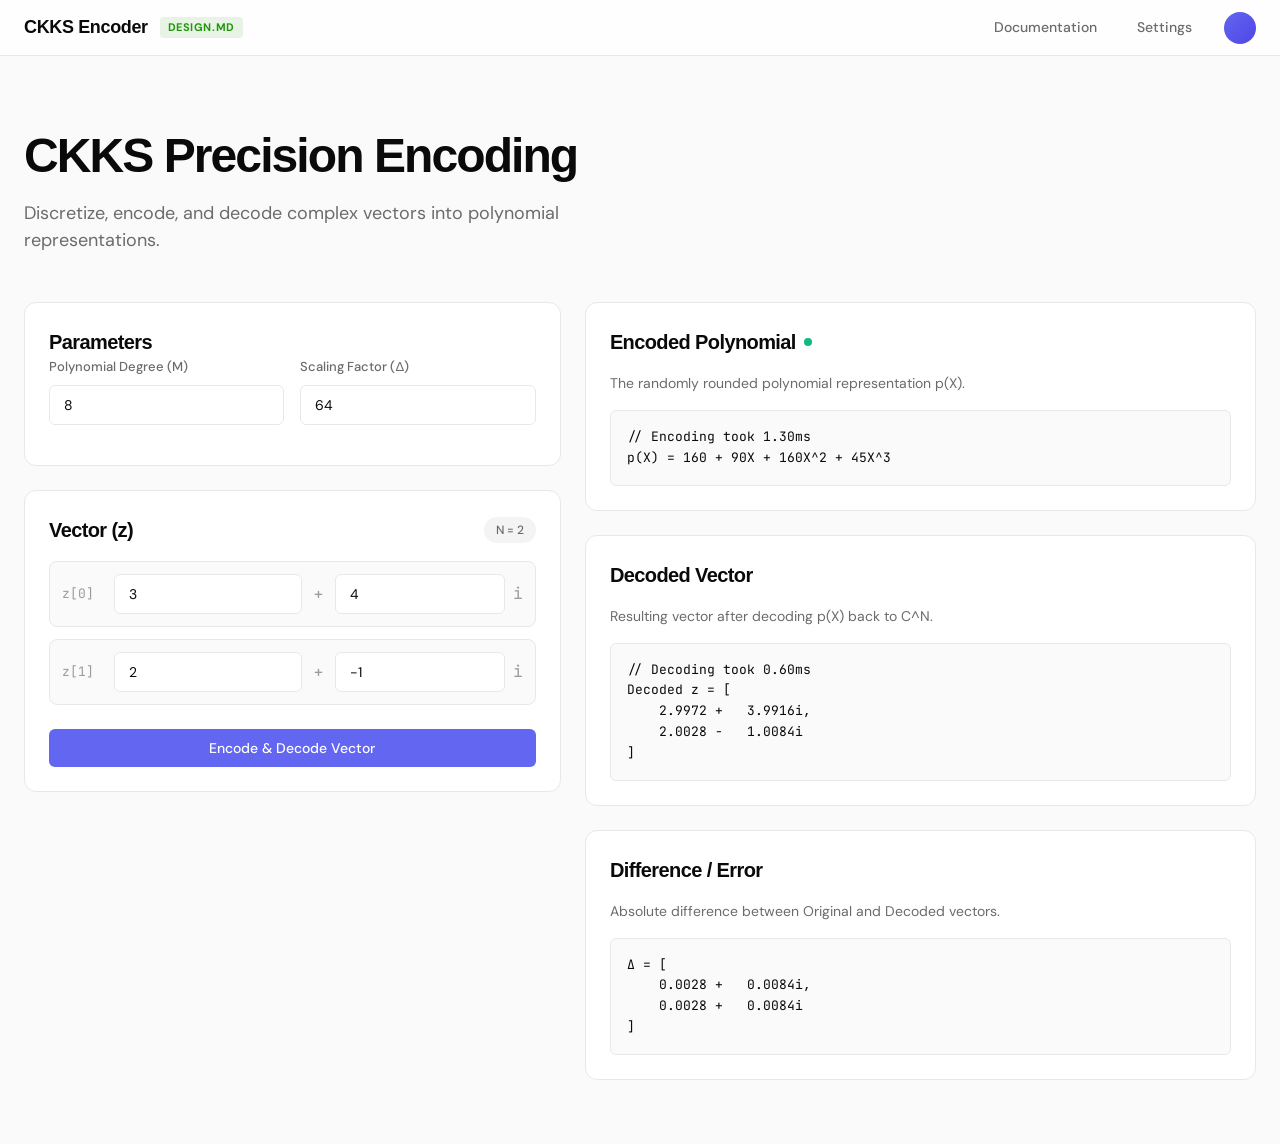
==== ckks/index.html @ 7614eb1d "add ckks" ====
<!DOCTYPE html>
<html lang="en">
<head>
    <meta charset="UTF-8">
    <meta name="viewport" content="width=device-width, initial-scale=1.0">
    <title>CKKS Encoder - Genesis Design</title>
    <!-- Fonts: General Sans, DM Sans, JetBrains Mono -->
    <link href="https://api.fontshare.com/v2/css?f[]=general-sans@600,700&display=swap" rel="stylesheet">
    <link rel="preconnect" href="https://fonts.googleapis.com">
    <link rel="preconnect" href="https://fonts.gstatic.com" crossorigin>
    <link href="https://fonts.googleapis.com/css2?family=DM+Sans:wght@400;500;700&family=JetBrains+Mono:wght@400;500&display=swap" rel="stylesheet">
    <link rel="stylesheet" href="style.css">
</head>
<body>

    <nav class="navbar">
        <div class="nav-container">
            <div class="nav-brand">
                <h1>CKKS Encoder</h1>
                <span class="badge brand-highlight">DESIGN.md</span>
            </div>
            <div class="nav-links">
                <a href="#">Documentation</a>
                <a href="#">Settings</a>
                <div class="avatar"></div>
            </div>
        </div>
    </nav>

    <main class="container">
        <header class="page-header">
            <h2 class="display-title">CKKS Precision Encoding</h2>
            <p class="subtitle">Discretize, encode, and decode complex vectors into polynomial representations.</p>
        </header>

        <div class="grid">
            <!-- Left Column: Inputs -->
            <div class="column">
                <div class="card param-card">
                    <h3 class="section-title">Parameters</h3>
                    <div class="input-group-row">
                        <div class="input-group">
                            <label for="input-m">Polynomial Degree (M)</label>
                            <input type="number" id="input-m" class="input" value="8" step="4" min="4">
                        </div>
                        <div class="input-group">
                            <label for="input-scale">Scaling Factor (Δ)</label>
                            <input type="number" id="input-scale" class="input" value="64" step="1" min="1">
                        </div>
                    </div>
                </div>

                <div class="card">
                    <div class="card-header">
                        <h3 class="section-title">Vector (z)</h3>
                        <span class="chip" id="vector-size-badge">N = 2</span>
                    </div>
                    <div class="vector-inputs" id="vector-inputs-container">
                        <!-- Dynamically populated by JS -->
                    </div>
                    <button class="btn btn-primary" id="run-btn" style="margin-top: 24px; width: 100%;">
                        Encode & Decode Vector
                    </button>
                </div>
            </div>

            <!-- Right Column: Outputs -->
            <div class="column">
                <div class="card result-card">
                    <div class="card-header">
                        <h3 class="section-title">Encoded Polynomial <span class="badge-status success"></span></h3>
                    </div>
                    <p class="description">The randomly rounded polynomial representation p(X).</p>
                    <div class="code-block" id="output-poly">
                        Awaiting execution...
                    </div>
                </div>

                <div class="card result-card">
                    <div class="card-header">
                        <h3 class="section-title">Decoded Vector</h3>
                    </div>
                    <p class="description">Resulting vector after decoding p(X) back to C^N.</p>
                    <div class="code-block" id="output-decoded">
                        Awaiting execution...
                    </div>
                </div>
                
                <div class="card result-card">
                    <div class="card-header">
                        <h3 class="section-title">Difference / Error</h3>
                    </div>
                    <p class="description">Absolute difference between Original and Decoded vectors.</p>
                    <div class="code-block" id="output-error">
                        Awaiting execution...
                    </div>
                </div>
            </div>
        </div>
    </main>

    <script src="ckks.js"></script>
</body>
</html>
---- ckks/style.css ----
:root {
    /* Genesis Color Palette */
    --primary: #6366F1;
    --primary-hover: #4F46E5;
    --secondary: #20970B;
    --neutral: #9C9C9C;
    --background: #FAFAFA;
    --surface: #FFFFFF;
    --text-primary: #0A0A0A;
    --text-secondary: #6B6B6B;
    --border: #E8E8EC;
    --success: #10B981;
    --warning: #F59E0B;
    --error: #EF4444;
    --bg-alt: #F4F4F5;

    /* Spacing Units Base */
    --space-1: 4px;
    --space-2: 8px;
    --space-3: 12px;
    --space-4: 16px;
    --space-5: 20px;
    --space-6: 24px;
    --space-8: 32px;
    --space-12: 48px;
    --space-16: 64px;
}

* {
    box-sizing: border-box;
    margin: 0;
    padding: 0;
}

body {
    background-color: var(--background);
    color: var(--text-primary);
    font-family: 'DM Sans', sans-serif;
    line-height: 1.5;
    -webkit-font-smoothing: antialiased;
}

h1, h2, h3, h4, h5, h6 {
    font-family: 'General Sans', sans-serif;
    color: var(--text-primary);
    letter-spacing: -0.03em;
    font-weight: 700;
}

/* Navigation */
.navbar {
    position: sticky;
    top: 0;
    height: 56px;
    background: rgba(255, 255, 255, 0.8);
    backdrop-filter: blur(12px);
    -webkit-backdrop-filter: blur(12px);
    border-bottom: 1px solid var(--border);
    z-index: 100;
}

.nav-container {
    max-width: 1280px;
    margin: 0 auto;
    padding: 0 var(--space-6);
    height: 100%;
    display: flex;
    justify-content: space-between;
    align-items: center;
}

.nav-brand {
    display: flex;
    align-items: center;
    gap: var(--space-3);
}

.nav-brand h1 {
    font-size: 18px;
    letter-spacing: -0.02em;
}

.nav-links {
    display: flex;
    align-items: center;
    gap: var(--space-6);
}

.nav-links a {
    color: var(--text-secondary);
    text-decoration: none;
    font-size: 14px;
    font-weight: 500;
    padding: var(--space-1) var(--space-2);
    border-radius: 4px;
    transition: all 0.2s;
}

.nav-links a:hover {
    background-color: var(--bg-alt);
    color: var(--text-primary);
}

.avatar {
    width: 32px;
    height: 32px;
    border-radius: 9999px;
    background: linear-gradient(135deg, var(--primary), var(--primary-hover));
    cursor: pointer;
}

/* Layout */
.container {
    max-width: 1280px;
    margin: 0 auto;
    padding: var(--space-16) var(--space-6);
}

.page-header {
    margin-bottom: var(--space-12);
}

.display-title {
    font-size: 48px;
    letter-spacing: -0.04em;
    margin-bottom: var(--space-2);
}

.subtitle {
    font-size: 18px;
    color: var(--text-secondary);
    max-width: 600px;
}

.grid {
    display: grid;
    grid-template-columns: 1fr;
    gap: var(--space-6);
}

@media (min-width: 1024px) {
    .grid {
        grid-template-columns: 4fr 5fr;
        align-items: start;
    }
}

.column {
    display: flex;
    flex-direction: column;
    gap: var(--space-6);
}

/* Cards */
.card {
    background: var(--surface);
    border: 1px solid var(--border);
    border-radius: 12px;
    padding: var(--space-6);
    transition: all 0.2s ease;
    box-shadow: none;
    overflow: hidden;
}

.card:hover {
    transform: translateY(-2px);
    box-shadow: 0 8px 30px rgba(0,0,0,0.08);
}

.card-header {
    display: flex;
    justify-content: space-between;
    align-items: center;
    margin-bottom: var(--space-4);
}

.section-title {
    font-size: 20px;
    display: flex;
    align-items: center;
    gap: var(--space-2);
}

.description {
    font-size: 14px;
    color: var(--text-secondary);
    margin-bottom: var(--space-4);
}

/* Inputs */
.input-group-row {
    display: flex;
    gap: var(--space-4);
    margin-bottom: var(--space-4);
}

.input-group {
    display: flex;
    flex-direction: column;
    gap: var(--space-2);
    flex: 1;
}

label {
    font-size: 13px;
    font-weight: 500;
    color: var(--text-secondary);
}

.input {
    border: 1px solid var(--border);
    background: var(--surface);
    border-radius: 6px;
    padding: 10px 14px;
    font-size: 14px;
    font-family: 'DM Sans', sans-serif;
    color: var(--text-primary);
    transition: all 0.2s;
    outline: none;
    width: 100%;
}

.input:focus {
    border-color: var(--primary);
    box-shadow: 0 0 0 3px rgba(99,102,241,0.12);
}

/* Vector Input List */
.vector-inputs {
    display: flex;
    flex-direction: column;
    gap: var(--space-3);
}

.vector-row {
    display: flex;
    align-items: center;
    gap: var(--space-3);
    padding: var(--space-3);
    border: 1px solid var(--border);
    border-radius: 8px;
    background: var(--background);
}

.vector-index {
    font-family: 'JetBrains Mono', monospace;
    font-size: 13px;
    color: var(--neutral);
    width: 40px;
}

.vector-part {
    display: flex;
    align-items: center;
    gap: var(--space-2);
    flex: 1;
}

/* Buttons */
.btn {
    font-family: 'DM Sans', sans-serif;
    font-weight: 500;
    font-size: 14px;
    border-radius: 6px;
    height: 38px;
    padding: 0 16px;
    cursor: pointer;
    transition: all 0.2s ease;
    border: none;
    display: inline-flex;
    align-items: center;
    justify-content: center;
}

.btn-primary {
    background: var(--primary);
    color: #FFF;
}

.btn-primary:hover {
    background: var(--primary-hover);
    transform: translateY(-1px);
    box-shadow: 0 4px 12px rgba(99,102,241,0.35);
}

/* Chips & Badges */
.badge {
    font-size: 11px;
    text-transform: uppercase;
    font-weight: 700;
    padding: 2px 8px;
    border-radius: 4px;
    letter-spacing: 0.05em;
}

.brand-highlight {
    background: rgba(32, 151, 11, 0.1);
    color: var(--secondary);
}

.chip {
    background: var(--bg-alt);
    color: var(--text-secondary);
    padding: 4px 12px;
    border-radius: 9999px;
    font-size: 12px;
    font-weight: 500;
}

.badge-status {
    width: 8px;
    height: 8px;
    border-radius: 9999px;
    display: inline-block;
}

.badge-status.success {
    background: var(--success);
}

/* Code Block */
.code-block {
    background: var(--background);
    border: 1px solid var(--border);
    border-radius: 6px;
    padding: var(--space-4);
    font-family: 'JetBrains Mono', monospace;
    font-size: 13px;
    color: var(--text-primary);
    overflow-x: auto;
    line-height: 1.6;
    white-space: pre-wrap;
    word-break: break-all;
}
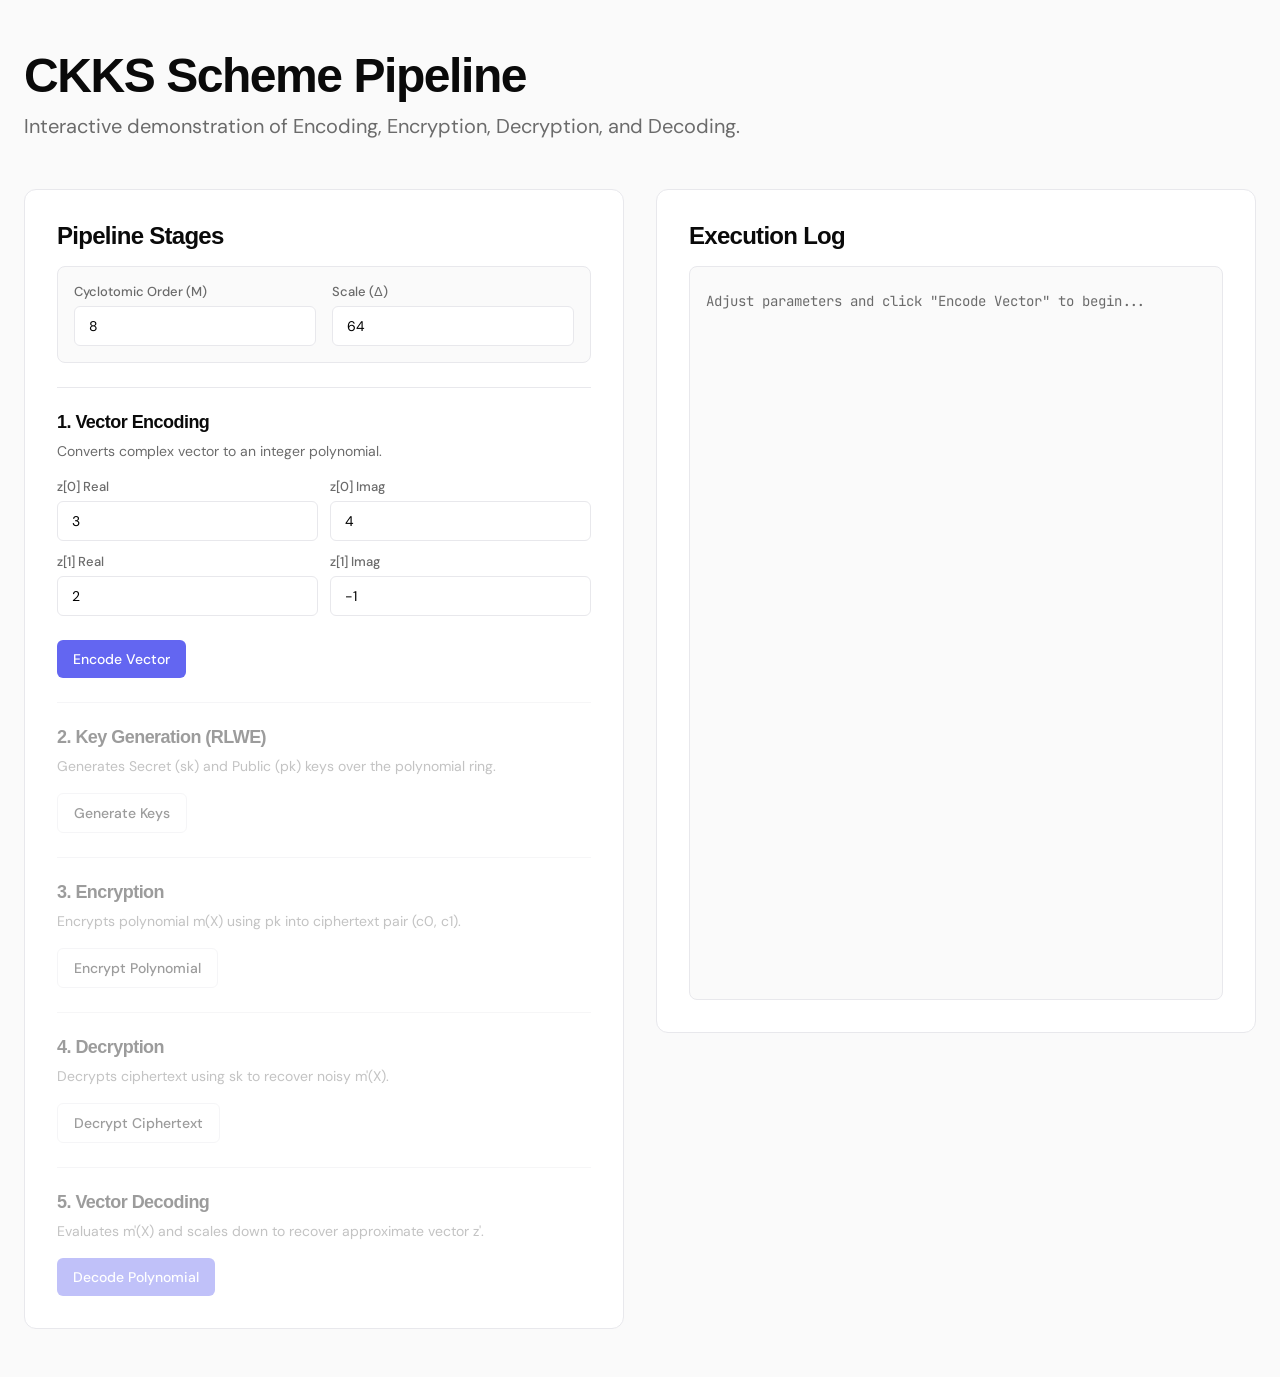
==== commit 6748fb76: "add encryption-decryption to CKKS"" ====
--- a/ckks/index.html
+++ b/ckks/index.html
@@ -3,101 +3,76 @@
 <head>
     <meta charset="UTF-8">
     <meta name="viewport" content="width=device-width, initial-scale=1.0">
-    <title>CKKS Encoder - Genesis Design</title>
-    <!-- Fonts: General Sans, DM Sans, JetBrains Mono -->
+    <title>CKKS Homomorphic Encryption Pipeline</title>
+    <!-- Genesis Typography -->
     <link href="https://api.fontshare.com/v2/css?f[]=general-sans@600,700&display=swap" rel="stylesheet">
-    <link rel="preconnect" href="https://fonts.googleapis.com">
-    <link rel="preconnect" href="https://fonts.gstatic.com" crossorigin>
     <link href="https://fonts.googleapis.com/css2?family=DM+Sans:wght@400;500;700&family=JetBrains+Mono:wght@400;500&display=swap" rel="stylesheet">
     <link rel="stylesheet" href="style.css">
 </head>
 <body>
 
-    <nav class="navbar">
-        <div class="nav-container">
-            <div class="nav-brand">
-                <h1>CKKS Encoder</h1>
-                <span class="badge brand-highlight">DESIGN.md</span>
-            </div>
-            <div class="nav-links">
-                <a href="#">Documentation</a>
-                <a href="#">Settings</a>
-                <div class="avatar"></div>
-            </div>
-        </div>
-    </nav>
-
-    <main class="container">
-        <header class="page-header">
-            <h2 class="display-title">CKKS Precision Encoding</h2>
-            <p class="subtitle">Discretize, encode, and decode complex vectors into polynomial representations.</p>
+    <div class="container">
+        <header>
+            <h1>CKKS Scheme Pipeline</h1>
+            <p class="subhead">Interactive demonstration of Encoding, Encryption, Decryption, and Decoding.</p>
         </header>
 
-        <div class="grid">
-            <!-- Left Column: Inputs -->
-            <div class="column">
-                <div class="card param-card">
-                    <h3 class="section-title">Parameters</h3>
-                    <div class="input-group-row">
-                        <div class="input-group">
-                            <label for="input-m">Polynomial Degree (M)</label>
-                            <input type="number" id="input-m" class="input" value="8" step="4" min="4">
-                        </div>
-                        <div class="input-group">
-                            <label for="input-scale">Scaling Factor (Δ)</label>
-                            <input type="number" id="input-scale" class="input" value="64" step="1" min="1">
-                        </div>
+        <main class="grid-layout">
+            <section class="card control-panel">
+                <h2>Pipeline Stages</h2>
+
+                <!-- Parameters -->
+                <div class="params-row">
+                    <div class="input-group">
+                        <label for="param-m">Cyclotomic Order (M)</label>
+                        <input type="number" id="param-m" class="input" value="8" min="4" step="4">
+                    </div>
+                    <div class="input-group">
+                        <label for="param-scale">Scale (Δ)</label>
+                        <input type="number" id="param-scale" class="input" value="64">
                     </div>
                 </div>
 
-                <div class="card">
-                    <div class="card-header">
-                        <h3 class="section-title">Vector (z)</h3>
-                        <span class="chip" id="vector-size-badge">N = 2</span>
-                    </div>
-                    <div class="vector-inputs" id="vector-inputs-container">
-                        <!-- Dynamically populated by JS -->
-                    </div>
-                    <button class="btn btn-primary" id="run-btn" style="margin-top: 24px; width: 100%;">
-                        Encode & Decode Vector
-                    </button>
-                </div>
-            </div>
-
-            <!-- Right Column: Outputs -->
-            <div class="column">
-                <div class="card result-card">
-                    <div class="card-header">
-                        <h3 class="section-title">Encoded Polynomial <span class="badge-status success"></span></h3>
-                    </div>
-                    <p class="description">The randomly rounded polynomial representation p(X).</p>
-                    <div class="code-block" id="output-poly">
-                        Awaiting execution...
-                    </div>
+                <div class="section-divider" id="step-encode">
+                    <h3>1. Vector Encoding</h3>
+                    <p class="text-secondary">Converts complex vector to an integer polynomial.</p>
+                    <div id="vector-inputs" class="vector-inputs-container"></div>
+                    <button id="btn-encode" class="btn btn-primary">Encode Vector</button>
                 </div>
 
-                <div class="card result-card">
-                    <div class="card-header">
-                        <h3 class="section-title">Decoded Vector</h3>
-                    </div>
-                    <p class="description">Resulting vector after decoding p(X) back to C^N.</p>
-                    <div class="code-block" id="output-decoded">
-                        Awaiting execution...
-                    </div>
+                <div class="section-divider disabled-overlay" id="step-keygen">
+                    <h3>2. Key Generation (RLWE)</h3>
+                    <p class="text-secondary">Generates Secret (sk) and Public (pk) keys over the polynomial ring.</p>
+                    <button id="btn-keygen" class="btn btn-secondary">Generate Keys</button>
                 </div>
-                
-                <div class="card result-card">
-                    <div class="card-header">
-                        <h3 class="section-title">Difference / Error</h3>
-                    </div>
-                    <p class="description">Absolute difference between Original and Decoded vectors.</p>
-                    <div class="code-block" id="output-error">
-                        Awaiting execution...
-                    </div>
+
+                <div class="section-divider disabled-overlay" id="step-encrypt">
+                    <h3>3. Encryption</h3>
+                    <p class="text-secondary">Encrypts polynomial m(X) using pk into ciphertext pair (c0, c1).</p>
+                    <button id="btn-encrypt" class="btn btn-secondary">Encrypt Polynomial</button>
                 </div>
-            </div>
-        </div>
-    </main>
+
+                <div class="section-divider disabled-overlay" id="step-decrypt">
+                    <h3>4. Decryption</h3>
+                    <p class="text-secondary">Decrypts ciphertext using sk to recover noisy m'(X).</p>
+                    <button id="btn-decrypt" class="btn btn-secondary">Decrypt Ciphertext</button>
+                </div>
+
+                <div class="section-divider disabled-overlay" id="step-decode">
+                    <h3>5. Vector Decoding</h3>
+                    <p class="text-secondary">Evaluates m'(X) and scales down to recover approximate vector z'.</p>
+                    <button id="btn-decode" class="btn btn-primary">Decode Polynomial</button>
+                </div>
+            </section>
+
+            <section class="card log-panel">
+                <h2>Execution Log</h2>
+                <div id="log-output" class="log-container">
+                    <p class="text-secondary">Adjust parameters and click "Encode Vector" to begin...</p>
+                </div>
+            </section>
+        </main>
+    </div>
 
     <script src="ckks.js"></script>
 </body>
--- a/ckks/style.css
+++ b/ckks/style.css
@@ -1,154 +1,55 @@
 :root {
-    /* Genesis Color Palette */
     --primary: #6366F1;
     --primary-hover: #4F46E5;
-    --secondary: #20970B;
-    --neutral: #9C9C9C;
-    --background: #FAFAFA;
+    --bg: #FAFAFA;
     --surface: #FFFFFF;
     --text-primary: #0A0A0A;
     --text-secondary: #6B6B6B;
     --border: #E8E8EC;
     --success: #10B981;
-    --warning: #F59E0B;
-    --error: #EF4444;
-    --bg-alt: #F4F4F5;
-
-    /* Spacing Units Base */
-    --space-1: 4px;
-    --space-2: 8px;
-    --space-3: 12px;
-    --space-4: 16px;
-    --space-5: 20px;
-    --space-6: 24px;
-    --space-8: 32px;
-    --space-12: 48px;
-    --space-16: 64px;
-}
-
-* {
-    box-sizing: border-box;
-    margin: 0;
-    padding: 0;
+    --font-display: 'General Sans', sans-serif;
+    --font-body: 'DM Sans', sans-serif;
+    --font-code: 'JetBrains Mono', monospace;
 }
 
 body {
-    background-color: var(--background);
+    margin: 0;
+    padding: 0;
+    background-color: var(--bg);
     color: var(--text-primary);
-    font-family: 'DM Sans', sans-serif;
-    line-height: 1.5;
+    font-family: var(--font-body);
     -webkit-font-smoothing: antialiased;
 }
 
-h1, h2, h3, h4, h5, h6 {
-    font-family: 'General Sans', sans-serif;
-    color: var(--text-primary);
+h1, h2, h3 {
+    font-family: var(--font-display);
+    font-weight: 700;
     letter-spacing: -0.03em;
-    font-weight: 700;
+    margin: 0;
 }
 
-/* Navigation */
-.navbar {
-    position: sticky;
-    top: 0;
-    height: 56px;
-    background: rgba(255, 255, 255, 0.8);
-    backdrop-filter: blur(12px);
-    -webkit-backdrop-filter: blur(12px);
-    border-bottom: 1px solid var(--border);
-    z-index: 100;
-}
+h1 { font-size: 48px; }
+h2 { font-size: 24px; margin-bottom: 16px; }
+h3 { font-size: 18px; margin-bottom: 8px; }
+p { line-height: 1.5; margin: 8px 0; }
+.subhead { font-size: 20px; color: var(--text-secondary); margin-bottom: 48px;}
+.text-secondary { color: var(--text-secondary); font-size: 14px; }
 
-.nav-container {
-    max-width: 1280px;
-    margin: 0 auto;
-    padding: 0 var(--space-6);
-    height: 100%;
-    display: flex;
-    justify-content: space-between;
-    align-items: center;
-}
-
-.nav-brand {
-    display: flex;
-    align-items: center;
-    gap: var(--space-3);
-}
-
-.nav-brand h1 {
-    font-size: 18px;
-    letter-spacing: -0.02em;
-}
-
-.nav-links {
-    display: flex;
-    align-items: center;
-    gap: var(--space-6);
-}
-
-.nav-links a {
-    color: var(--text-secondary);
-    text-decoration: none;
-    font-size: 14px;
-    font-weight: 500;
-    padding: var(--space-1) var(--space-2);
-    border-radius: 4px;
-    transition: all 0.2s;
-}
-
-.nav-links a:hover {
-    background-color: var(--bg-alt);
-    color: var(--text-primary);
-}
-
-.avatar {
-    width: 32px;
-    height: 32px;
-    border-radius: 9999px;
-    background: linear-gradient(135deg, var(--primary), var(--primary-hover));
-    cursor: pointer;
-}
-
-/* Layout */
 .container {
     max-width: 1280px;
     margin: 0 auto;
-    padding: var(--space-16) var(--space-6);
+    padding: 48px 24px;
 }
 
-.page-header {
-    margin-bottom: var(--space-12);
-}
-
-.display-title {
-    font-size: 48px;
-    letter-spacing: -0.04em;
-    margin-bottom: var(--space-2);
-}
-
-.subtitle {
-    font-size: 18px;
-    color: var(--text-secondary);
-    max-width: 600px;
-}
-
-.grid {
+.grid-layout {
     display: grid;
     grid-template-columns: 1fr;
-    gap: var(--space-6);
+    gap: 32px;
+    align-items: start;
 }
 
 @media (min-width: 1024px) {
-    .grid {
-        grid-template-columns: 4fr 5fr;
-        align-items: start;
-    }
-}
-
-.column {
-    display: flex;
-    flex-direction: column;
-    gap: var(--space-6);
+    .grid-layout { grid-template-columns: 1fr 1fr; }
 }
 
 /* Cards */
@@ -156,54 +57,50 @@
     background: var(--surface);
     border: 1px solid var(--border);
     border-radius: 12px;
-    padding: var(--space-6);
-    transition: all 0.2s ease;
-    box-shadow: none;
-    overflow: hidden;
+    padding: 32px;
 }
 
-.card:hover {
-    transform: translateY(-2px);
-    box-shadow: 0 8px 30px rgba(0,0,0,0.08);
+/* Controls */
+.params-row {
+    display: flex;
+    gap: 16px;
+    margin-bottom: 24px;
+    background: var(--bg);
+    padding: 16px;
+    border-radius: 8px;
+    border: 1px solid var(--border);
 }
 
-.card-header {
+.vector-inputs-container {
     display: flex;
-    justify-content: space-between;
-    align-items: center;
-    margin-bottom: var(--space-4);
+    flex-direction: column;
+    gap: 12px;
+    margin-bottom: 16px;
+    margin-top: 16px;
 }
 
-.section-title {
-    font-size: 20px;
+.input-group-row {
     display: flex;
-    align-items: center;
-    gap: var(--space-2);
+    gap: 12px;
 }
 
-.description {
-    font-size: 14px;
-    color: var(--text-secondary);
-    margin-bottom: var(--space-4);
-}
-
-/* Inputs */
-.input-group-row {
-    display: flex;
-    gap: var(--space-4);
-    margin-bottom: var(--space-4);
+.section-divider {
+    border-top: 1px solid var(--border);
+    padding-top: 24px;
+    margin-top: 24px;
+    position: relative;
 }
 
 .input-group {
+    flex: 1;
     display: flex;
     flex-direction: column;
-    gap: var(--space-2);
-    flex: 1;
 }
 
 label {
     font-size: 13px;
     font-weight: 500;
+    margin-bottom: 6px;
     color: var(--text-secondary);
 }
 
@@ -212,123 +109,56 @@
     background: var(--surface);
     border-radius: 6px;
     padding: 10px 14px;
+    font-family: var(--font-body);
     font-size: 14px;
-    font-family: 'DM Sans', sans-serif;
-    color: var(--text-primary);
-    transition: all 0.2s;
-    outline: none;
     width: 100%;
+    box-sizing: border-box;
+    transition: all 0.2s ease;
 }
-
-.input:focus {
-    border-color: var(--primary);
-    box-shadow: 0 0 0 3px rgba(99,102,241,0.12);
-}
-
-/* Vector Input List */
-.vector-inputs {
-    display: flex;
-    flex-direction: column;
-    gap: var(--space-3);
-}
-
-.vector-row {
-    display: flex;
-    align-items: center;
-    gap: var(--space-3);
-    padding: var(--space-3);
-    border: 1px solid var(--border);
-    border-radius: 8px;
-    background: var(--background);
-}
-
-.vector-index {
-    font-family: 'JetBrains Mono', monospace;
-    font-size: 13px;
-    color: var(--neutral);
-    width: 40px;
-}
-
-.vector-part {
-    display: flex;
-    align-items: center;
-    gap: var(--space-2);
-    flex: 1;
-}
+.input:focus { outline: none; border-color: var(--primary); box-shadow: 0 0 0 3px rgba(99,102,241,0.12); }
 
 /* Buttons */
 .btn {
-    font-family: 'DM Sans', sans-serif;
+    border: none;
+    border-radius: 6px;
+    padding: 10px 16px;
+    font-family: var(--font-body);
     font-weight: 500;
     font-size: 14px;
-    border-radius: 6px;
-    height: 38px;
-    padding: 0 16px;
     cursor: pointer;
     transition: all 0.2s ease;
-    border: none;
-    display: inline-flex;
-    align-items: center;
-    justify-content: center;
+    margin-top: 8px;
+}
+.btn:hover:not(:disabled) { transform: translateY(-1px); }
+
+.btn-primary { background-color: var(--primary); color: white; }
+.btn-primary:hover:not(:disabled) { background-color: var(--primary-hover); box-shadow: 0 4px 12px rgba(99,102,241,0.35); }
+
+.btn-secondary { background-color: transparent; border: 1px solid var(--border); color: var(--text-primary); }
+.btn-secondary:hover:not(:disabled) { border-color: var(--primary); color: var(--primary); background-color: rgba(99,102,241,0.05); }
+
+.btn:disabled { opacity: 0.5; cursor: not-allowed; transform: none; box-shadow: none; }
+
+/* States */
+.disabled-overlay { opacity: 0.4; pointer-events: none; transition: opacity 0.3s ease; }
+.disabled-overlay * { pointer-events: none; }
+
+/* Log Box */
+.log-container {
+    height: 700px;
+    overflow-y: auto;
+    font-family: var(--font-code);
+    font-size: 13px;
+    background: var(--bg);
+    padding: 16px;
+    border-radius: 8px;
+    border: 1px solid var(--border);
+    line-height: 1.6;
 }
 
-.btn-primary {
-    background: var(--primary);
-    color: #FFF;
-}
-
-.btn-primary:hover {
-    background: var(--primary-hover);
-    transform: translateY(-1px);
-    box-shadow: 0 4px 12px rgba(99,102,241,0.35);
-}
-
-/* Chips & Badges */
-.badge {
-    font-size: 11px;
-    text-transform: uppercase;
-    font-weight: 700;
-    padding: 2px 8px;
-    border-radius: 4px;
-    letter-spacing: 0.05em;
-}
-
-.brand-highlight {
-    background: rgba(32, 151, 11, 0.1);
-    color: var(--secondary);
-}
-
-.chip {
-    background: var(--bg-alt);
-    color: var(--text-secondary);
-    padding: 4px 12px;
-    border-radius: 9999px;
-    font-size: 12px;
-    font-weight: 500;
-}
-
-.badge-status {
-    width: 8px;
-    height: 8px;
-    border-radius: 9999px;
-    display: inline-block;
-}
-
-.badge-status.success {
-    background: var(--success);
-}
-
-/* Code Block */
-.code-block {
-    background: var(--background);
-    border: 1px solid var(--border);
-    border-radius: 6px;
-    padding: var(--space-4);
-    font-family: 'JetBrains Mono', monospace;
-    font-size: 13px;
-    color: var(--text-primary);
-    overflow-x: auto;
-    line-height: 1.6;
-    white-space: pre-wrap;
-    word-break: break-all;
-}+.log-entry { margin-bottom: 12px; padding-bottom: 12px; border-bottom: 1px dashed var(--border); }
+.log-entry:last-child { border-bottom: none; }
+.log-title { font-weight: 700; color: var(--primary); margin-bottom: 4px; font-family: var(--font-body); font-size: 14px;}
+.log-data { color: var(--text-secondary); white-space: pre-wrap; word-break: break-all; }
+.highlight-entry { background-color: rgba(99,102,241,0.05); padding: 12px; border-radius: 6px; border-bottom: none; margin-bottom: 16px; margin-top: 8px; border: 1px solid rgba(99,102,241,0.2);}
+.highlight-entry .log-data { color: var(--text-primary); font-weight: 500; }
